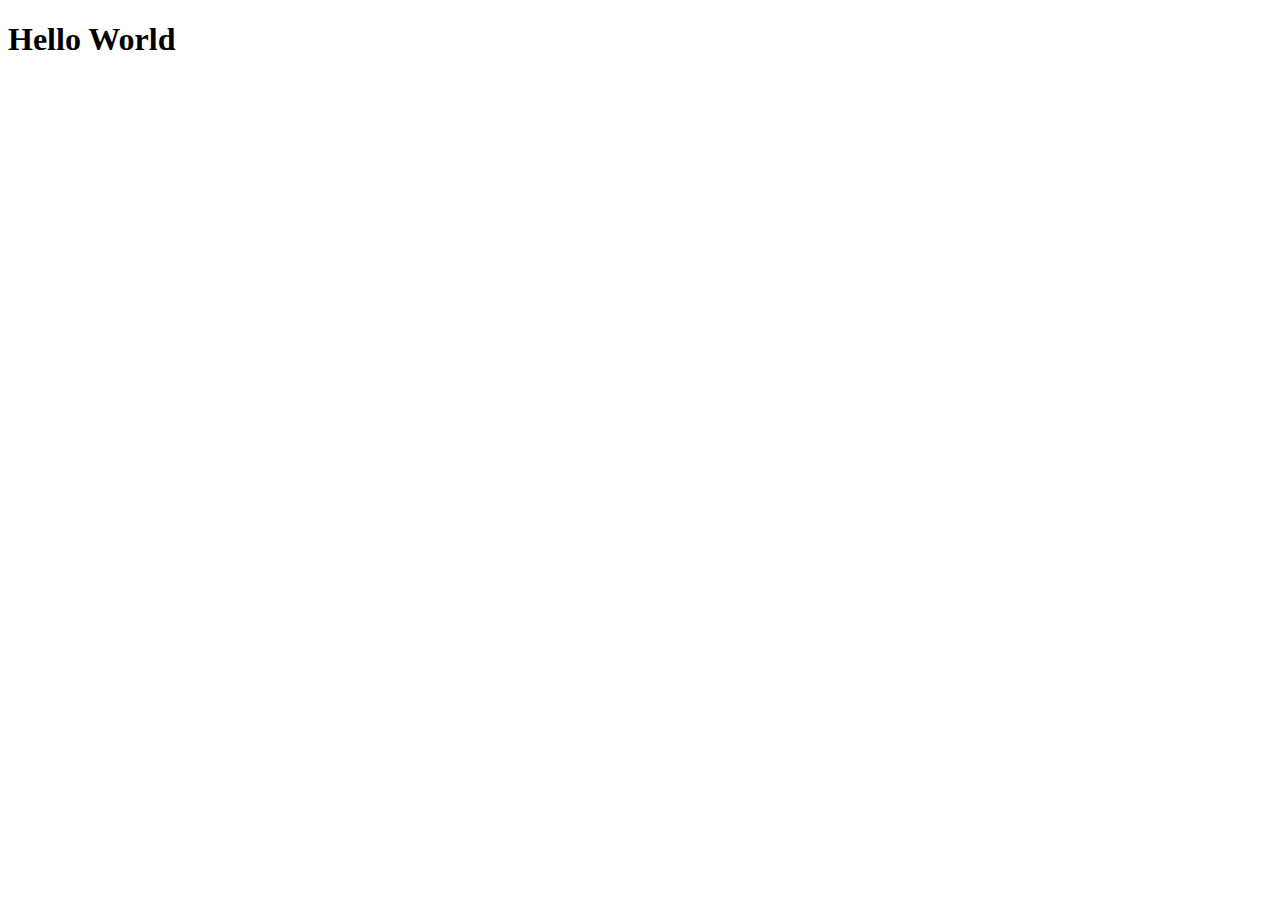
==== index.html @ e2b49a4a "added layouts" ====
<!DOCTYPE html>
<html lang="en">
<head>
    <meta charset="UTF-8">
    <meta name="viewport" content="width=device-width, initial-scale=1.0">
    <title>(git) GOAT</title>
</head>
<body>
    <h1>Hello World</h1>
</body>
</html>
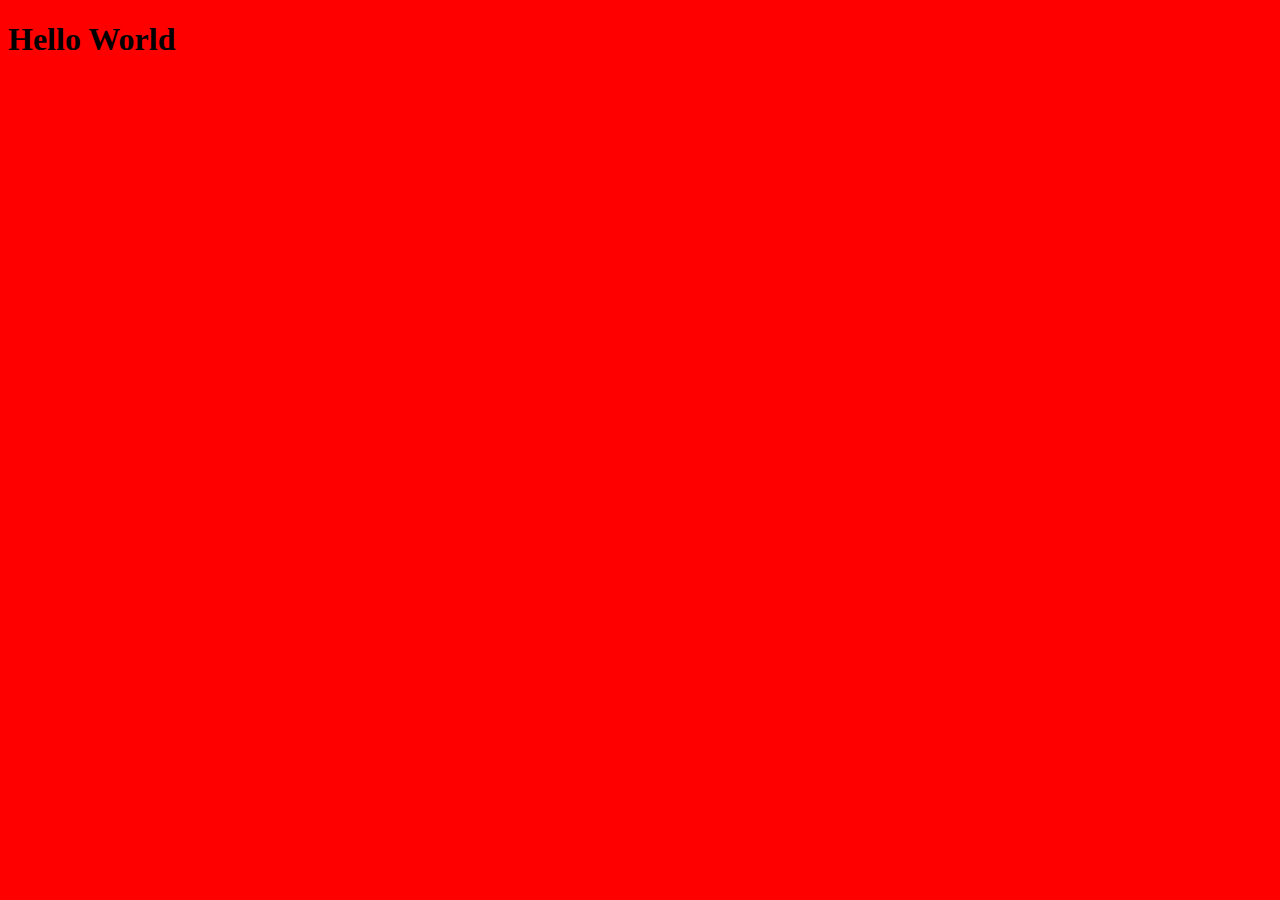
==== commit 286b5180: "connected syle to index" ====
--- a/index.html
+++ b/index.html
@@ -4,6 +4,7 @@
     <meta charset="UTF-8">
     <meta name="viewport" content="width=device-width, initial-scale=1.0">
     <title>(git) GOAT</title>
+    <link rel="stylesheet" href="style.css">
 </head>
 <body>
     <h1>Hello World</h1>
--- a/style.css
+++ b/style.css
@@ -0,0 +1,3 @@
+body{
+    background: red;
+}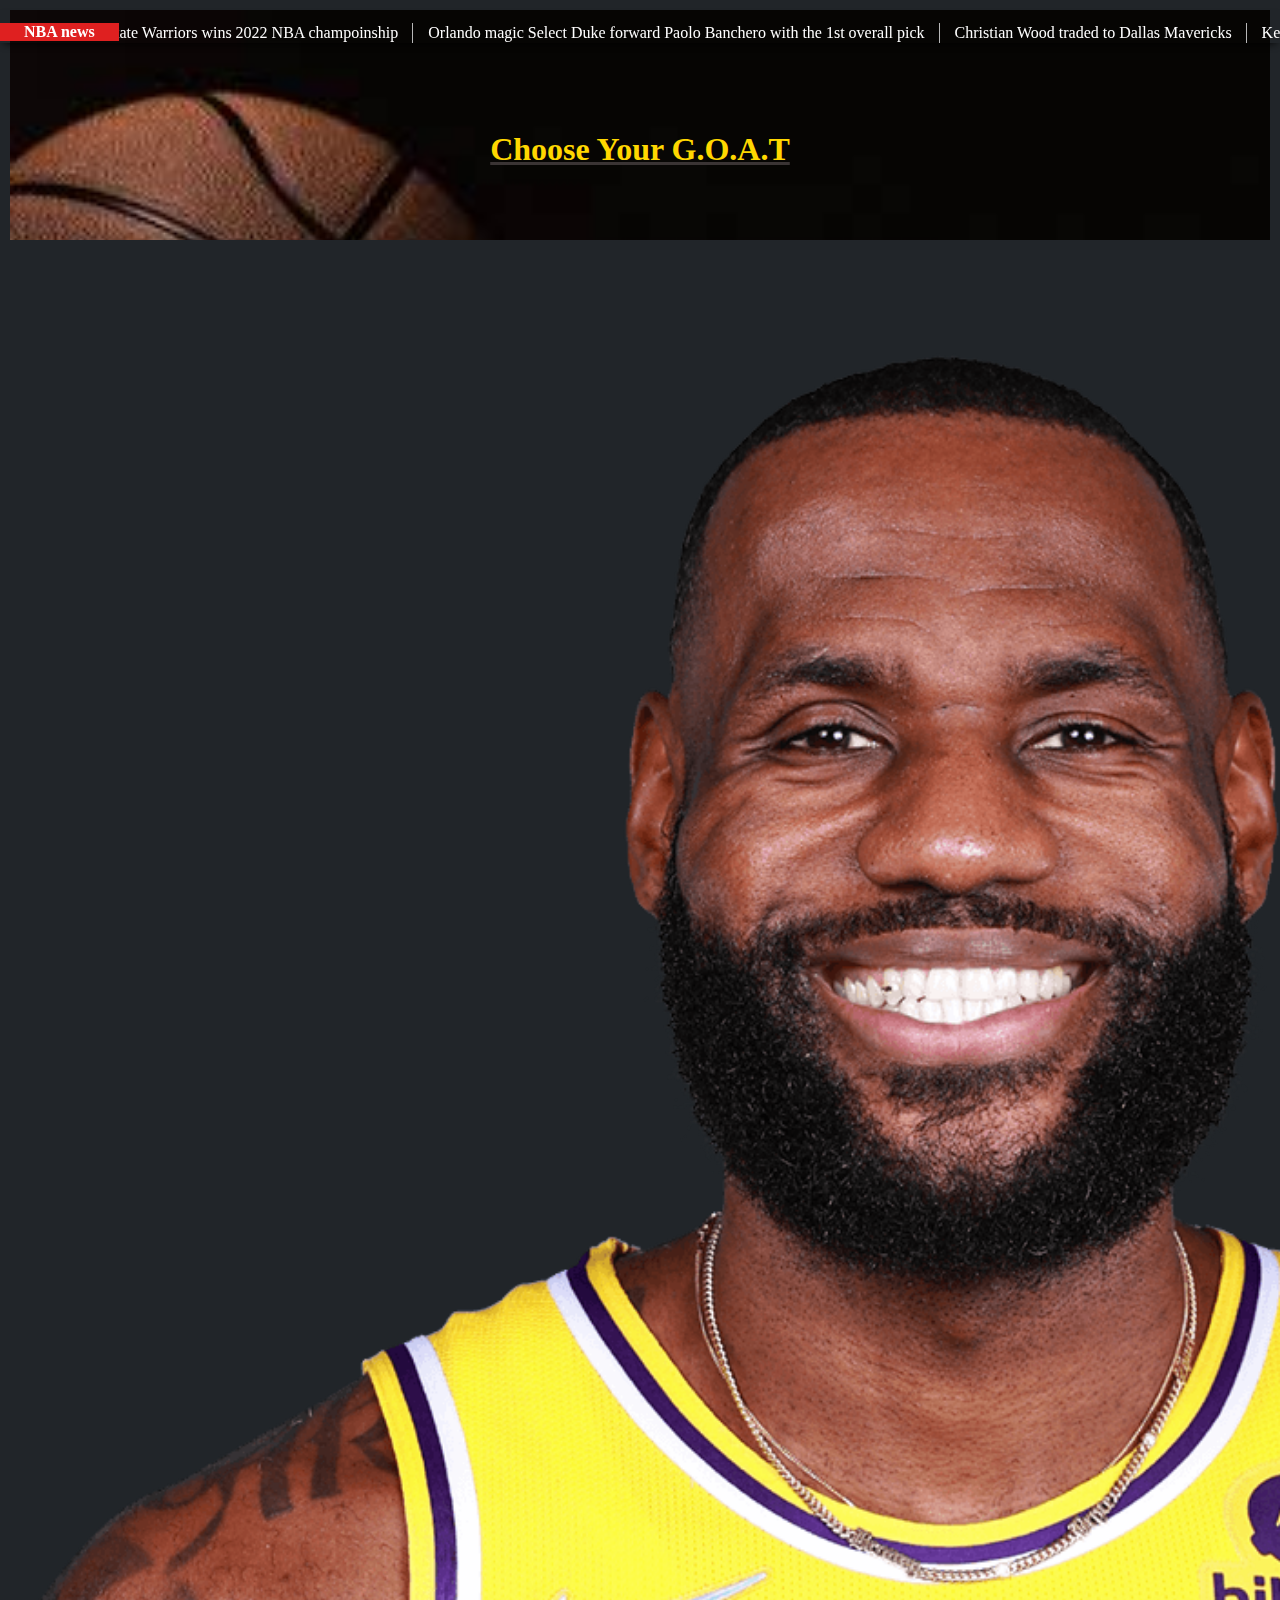
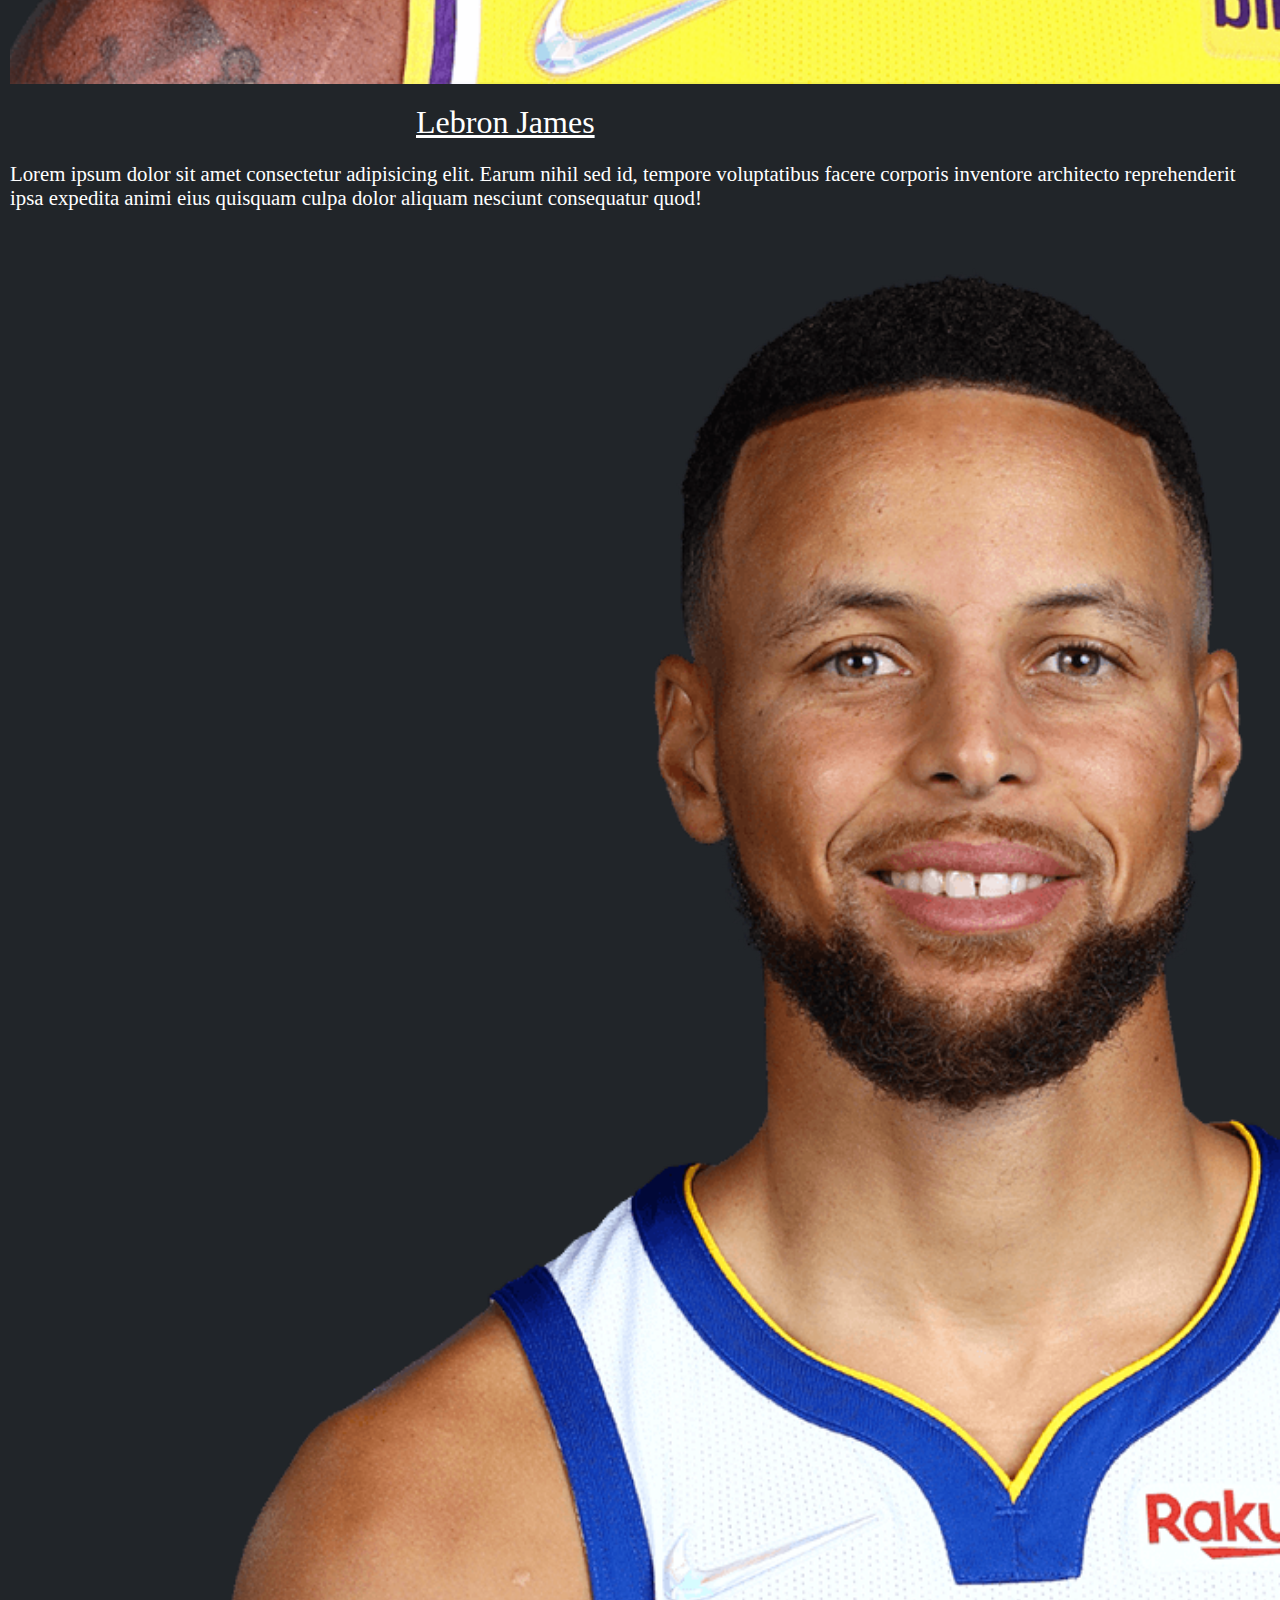
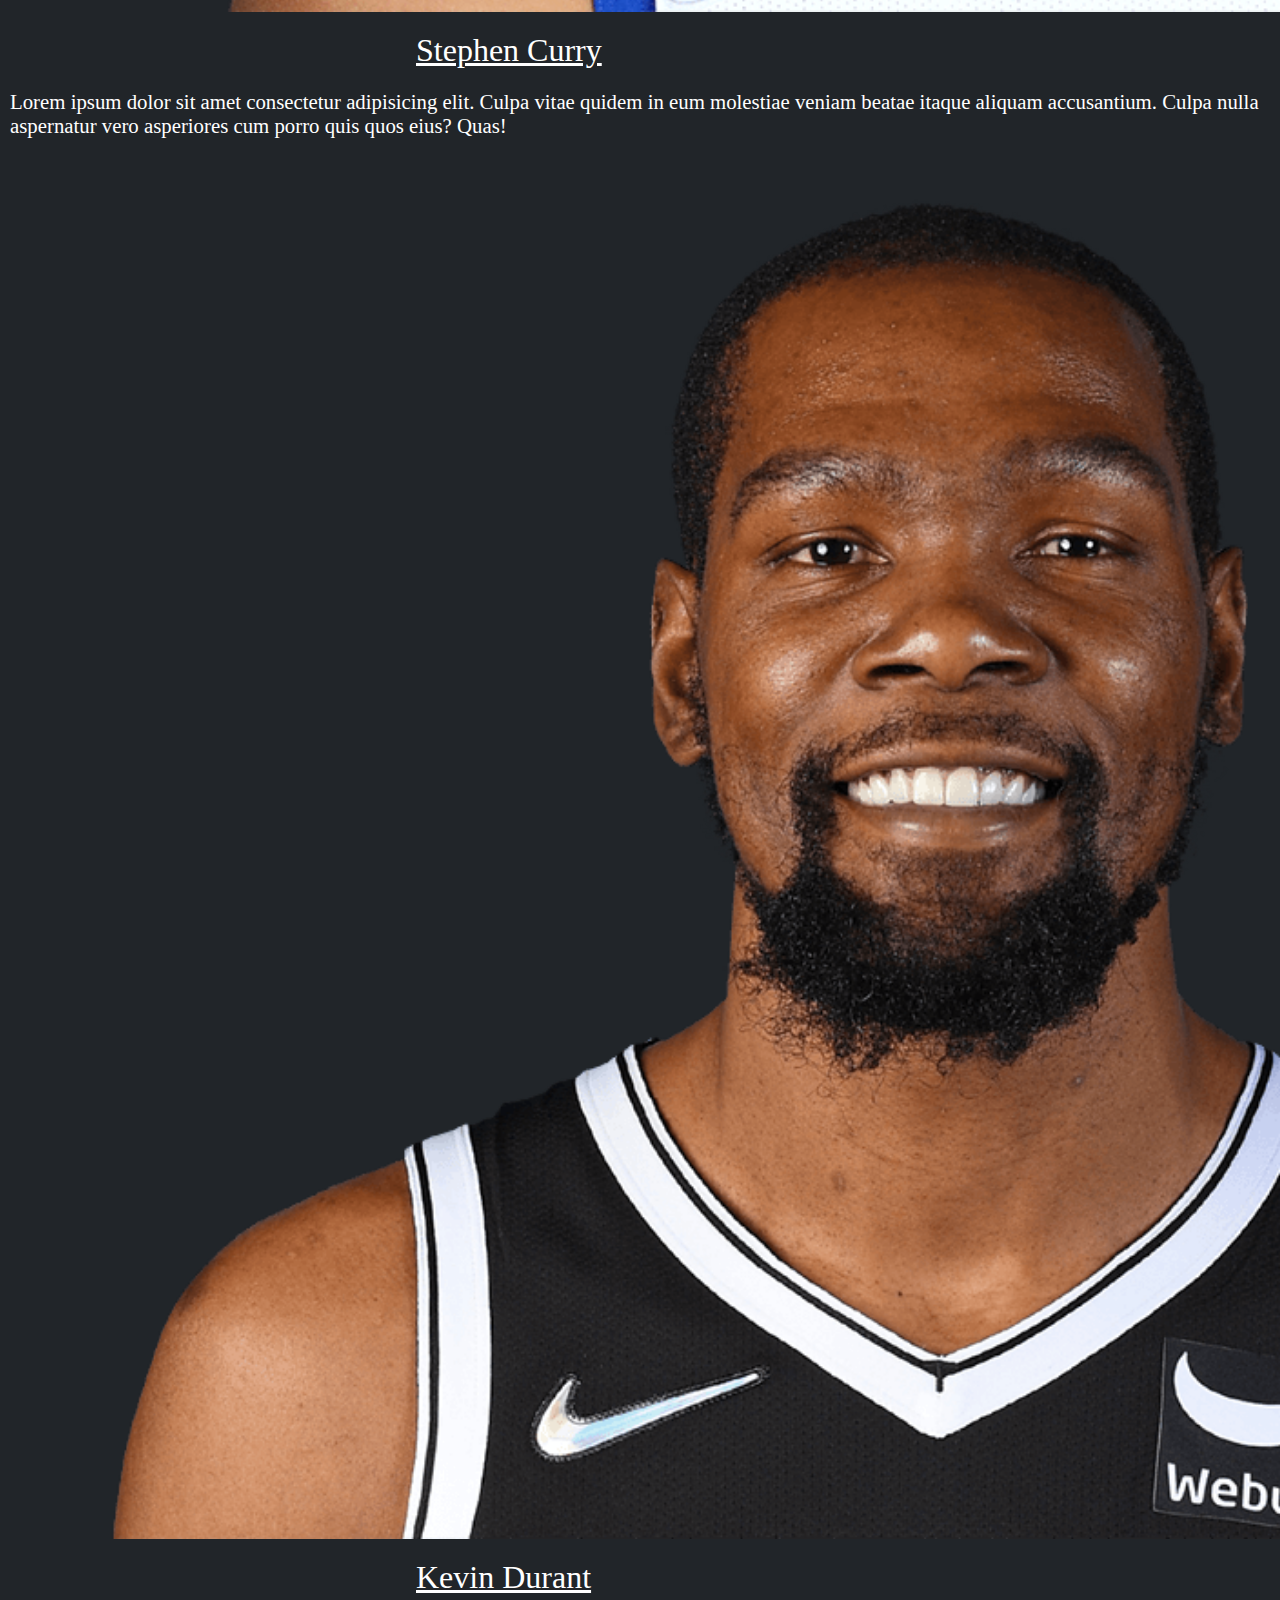
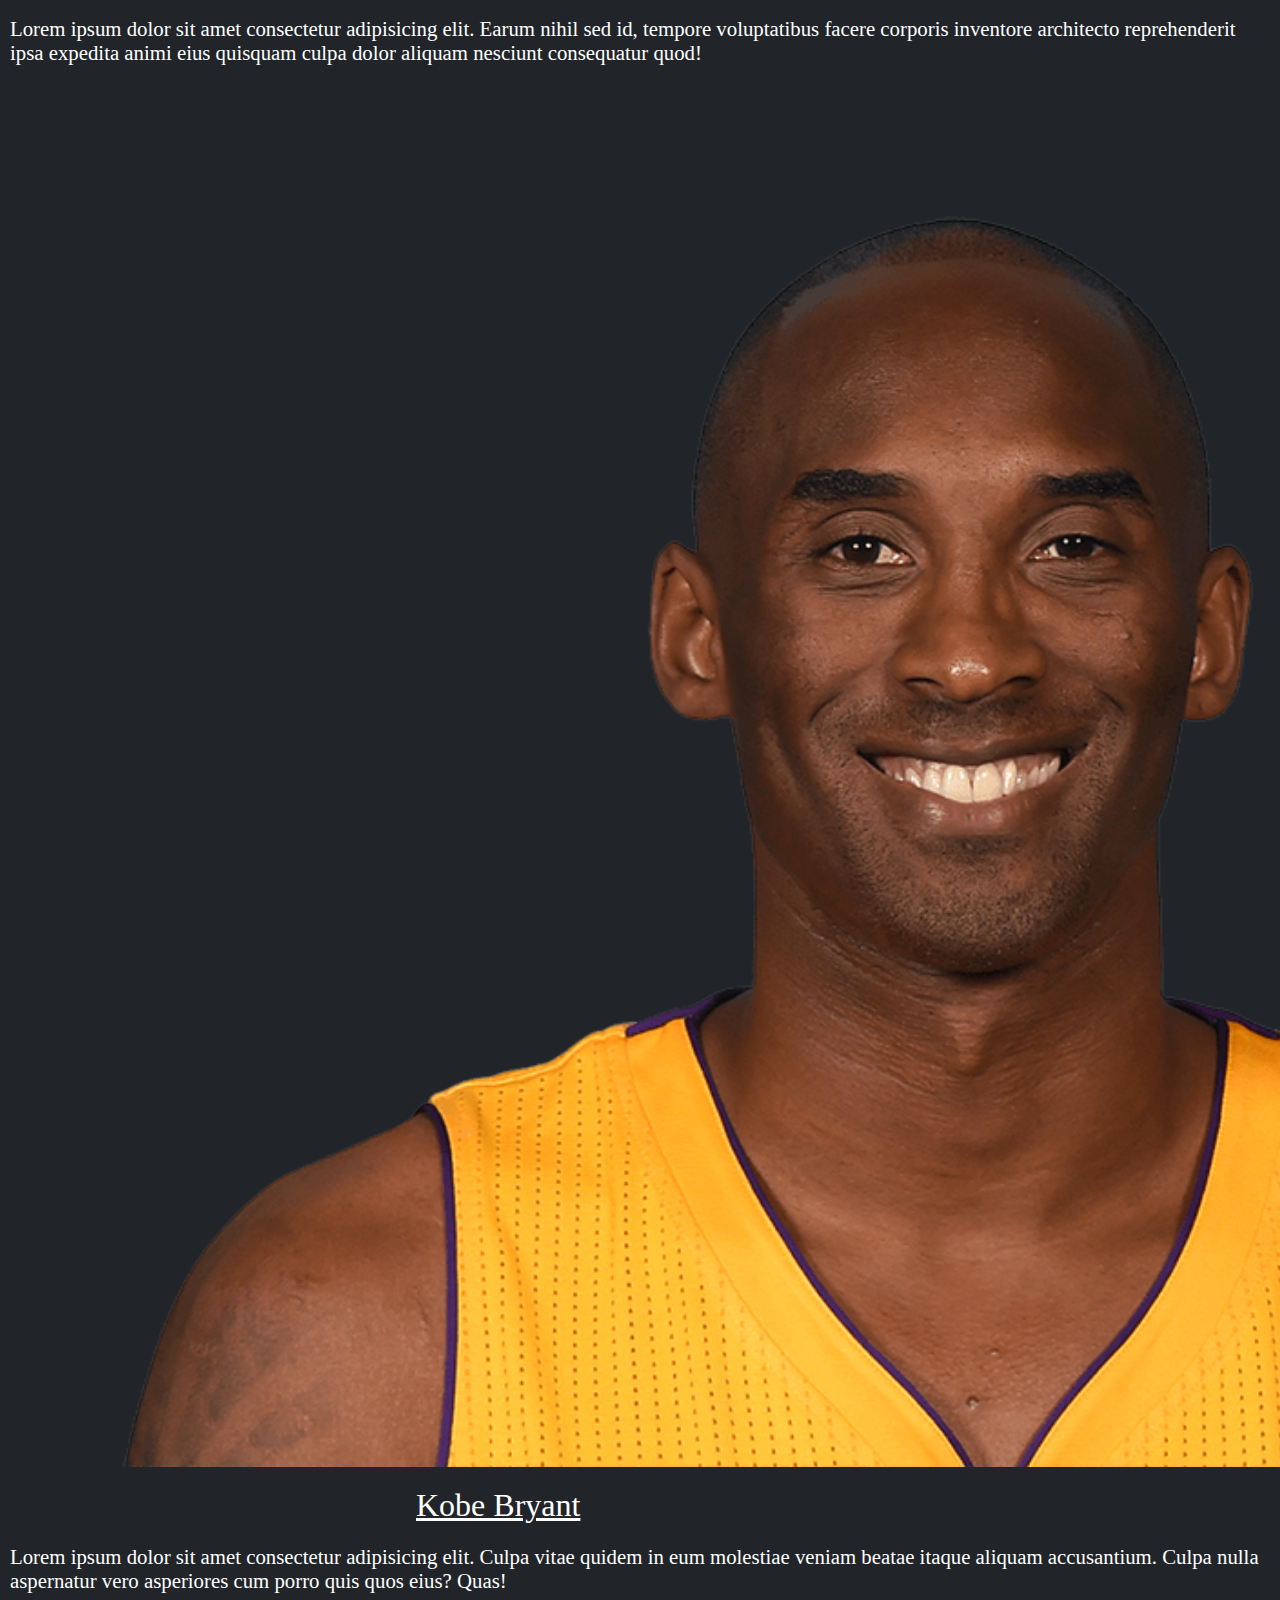
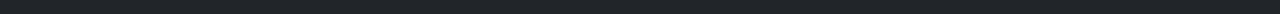
==== commit 3f9ecf17: "paste GOAT project" ====
--- a/index.html
+++ b/index.html
@@ -1,12 +1,150 @@
-<!DOCTYPE html>
+<!doctype html>
 <html lang="en">
+
 <head>
-    <meta charset="UTF-8">
-    <meta name="viewport" content="width=device-width, initial-scale=1.0">
-    <title>(git) GOAT</title>
-    <link rel="stylesheet" href="style.css">
+  <!-- Required meta tags -->
+  <meta charset="utf-8">
+  <meta name="viewport" content="width=device-width, initial-scale=1, shrink-to-fit=no">
+
+  <!-- Google Font -->
+  <link href="https://fonts.googleapis.com/css?family=Nunito:200,300,400,700" rel="stylesheet">
+
+  <!-- Bootstrap CSS -->
+  <link rel="stylesheet" href="https://stackpath.bootstrapcdn.com/bootstrap/4.1.3/css/bootstrap.min.css"
+    integrity="sha384-MCw98/SFnGE8fJT3GXwEOngsV7Zt27NXFoaoApmYm81iuXoPkFOJwJ8ERdknLPMO" crossorigin="anonymous">
+
+  <!-- Custom CSS -->
+  <link rel="stylesheet" href="style.css">
+
+  <title>Choose your GOAT</title>
 </head>
+
+
+
 <body>
-    <h1>Hello World</h1>
+  <!-- navbar -->
+
+
+
+  <nav id="mainNavbar" class="navbar navbar-light bg-dark navbar-expand-md py-0 fixed-top">
+    <a href="#" class="navbar-brand"></a>
+    <div class="news-container">
+      <div class="title">
+        NBA news
+      </div>
+
+      <ul>
+        <li>
+          Golden State Warriors wins 2022 NBA champoinship
+        </li>
+
+        <li>
+          Orlando magic Select Duke forward Paolo Banchero with the 1st overall pick
+        </li>
+
+        <li>
+          Christian Wood traded to Dallas Mavericks
+        </li>
+        <li>
+          Kevin Durant request trade from Brooklyn Nets
+        </li>
+      </ul>
+    </div>
+  </nav>
+
+  <div class="hero2 rounded">
+    <div class="container">
+      <h1>Choose Your G.O.A.T</h1>
+    </div>
+  </div>
+
+
+
+  <section class="container-fluid content">
+    <div class="row align-items-center">
+      <div class="col-lg-6">
+        <div id="lGoat" class="">
+          <img src="img/lebronprofile2.png" alt="" width="150%" height="" class=" img-fluid rounded">
+          <div id="playerLinks">
+            <ul>
+
+              <a href="lebronPage.html" class="player1">Lebron James</a>
+
+            </ul>
+          </div>
+          <p class="lead text-center">Lorem ipsum dolor sit amet consectetur adipisicing elit. Earum nihil sed id,
+            tempore voluptatibus facere corporis inventore architecto reprehenderit ipsa expedita animi eius quisquam
+            culpa dolor aliquam nesciunt consequatur quod!</p>
+        </div>
+      </div>
+      <div class="col-lg-6">
+        <div id="SGoat" class="">
+          <img src="img/stephprofile2.png" alt="" width="150%" height="" class=" img-fluid rounded">
+          <div id="playerLinks">
+            <ul>
+
+              <a href="stephPage.html" class="player2">Stephen Curry</a>
+
+            </ul>
+          </div>
+          <p class="lead text-center">Lorem ipsum dolor sit amet consectetur adipisicing elit. Culpa vitae quidem in eum
+            molestiae veniam beatae itaque aliquam accusantium. Culpa nulla aspernatur vero asperiores cum porro quis
+            quos eius? Quas!</p>
+        </div>
+      </div>
+    </div>
+
+    <div class="row align-items-center">
+      <div class="col-lg-6">
+        <div id="lGoat" class="">
+          <img src="img/kevindurant.png" alt="" width="150%" height="" class=" img-fluid rounded">
+          <div id="playerLinks">
+            <ul>
+
+              <a href="kevindurant.html" class="player3">Kevin Durant</a>
+
+            </ul>
+          </div>
+          <p class="lead text-center">Lorem ipsum dolor sit amet consectetur adipisicing elit. Earum nihil sed id,
+            tempore voluptatibus facere corporis inventore architecto reprehenderit ipsa expedita animi eius quisquam
+            culpa dolor aliquam nesciunt consequatur quod!</p>
+        </div>
+      </div>
+      <div class="col-lg-6">
+        <div id="SGoat" class="">
+          <img src="img/kobeprofile.png" alt="" width="150%" height="" class=" img-fluid rounded">
+          <div id="playerLinks">
+            <ul>
+
+              <a href="kobePage.html" class="player4">Kobe Bryant</a>
+
+            </ul>
+          </div>
+          <p class="lead text-center">Lorem ipsum dolor sit amet consectetur adipisicing elit. Culpa vitae quidem in eum
+            molestiae veniam beatae itaque aliquam accusantium. Culpa nulla aspernatur vero asperiores cum porro quis
+            quos eius? Quas!</p>
+        </div>
+      </div>
+    </div>
+  </section>
+
+
+
+
+
+  <script src="app.js"></script>
+  <!-- Optional JavaScript -->
+  <!-- jQuery first, then Popper.js, then Bootstrap JS -->
+  <script src="https://code.jquery.com/jquery-3.3.1.slim.min.js"
+    integrity="sha384-q8i/X+965DzO0rT7abK41JStQIAqVgRVzpbzo5smXKp4YfRvH+8abtTE1Pi6jizo"
+    crossorigin="anonymous"></script>
+  <script src="https://cdnjs.cloudflare.com/ajax/libs/popper.js/1.14.3/umd/popper.min.js"
+    integrity="sha384-ZMP7rVo3mIykV+2+9J3UJ46jBk0WLaUAdn689aCwoqbBJiSnjAK/l8WvCWPIPm49"
+    crossorigin="anonymous"></script>
+  <script src="https://stackpath.bootstrapcdn.com/bootstrap/4.1.3/js/bootstrap.min.js"
+    integrity="sha384-ChfqqxuZUCnJSK3+MXmPNIyE6ZbWh2IMqE241rYiqJxyMiZ6OW/JmZQ5stwEULTy"
+    crossorigin="anonymous"></script>
+
 </body>
+
 </html>--- a/style.css
+++ b/style.css
@@ -1,3 +1,296 @@
-body{
-    background: red;
-}+body {
+    margin: 10px;
+    padding: 0px;
+    background-color: #212529;
+    
+    color: white;
+    
+}
+
+.lebronPage {
+    background-image: 
+    background-repeat: no-repeat;
+    background-size: cover;
+    background-position: center;
+    
+}
+
+.stephPage {
+    background-image: 
+    background-blend-mode: soft-light;
+    background-repeat: no-repeat;
+    background-size: cover;
+    background-position: center;
+}
+
+.kobePage {
+    background-image: url('img/kobechamp1.jpeg'); 
+    background-blend-mode: soft-light;
+    background-repeat: no-repeat;
+    background-size: 50%;
+    background-position: left;
+}
+
+.hero2 {
+    font-family: cursive;
+    text-align: center;
+    text-decoration-line: underline;
+    color: rgb(58, 52, 52);
+    padding-top: 100px;
+    padding-bottom: 50px;
+    background-color: #c1121f;
+    background-repeat: no-repeat;
+    background-size: cover;
+    background-image: url("img/bballBanner.jpeg");
+    
+}
+
+.hero3 {
+    font-style: oblique;
+    text-align: center;
+    text-decoration-line: underline;
+    color: rgb(58, 52, 52);
+    padding-top: 100px;
+    padding-bottom: 50px;
+    background-color: rgba(255, 247, 0, 0.824);
+    background-repeat: no-repeat;
+    background-size: cover;
+}
+
+.hero4{
+    font-style: oblique;
+    text-align: center;
+    text-decoration-line: underline;
+    color: rgb(58, 52, 52);
+    padding-top: 100px;
+    padding-bottom: 50px;
+    background-color: #0061ff;
+    background-repeat: no-repeat;
+    background-size: cover;
+}
+
+
+
+.hero5 {
+    font-style: oblique;
+    text-align: center;
+    text-decoration-line: underline;
+    color: rgb(58, 52, 52);
+    padding-top: 100px;
+    padding-bottom: 50px;
+    background-color: rgba(213, 208, 208, 0.824);
+    background-repeat: no-repeat;
+    background-size: cover;
+}
+
+.hero6 {
+    font-style: oblique;
+    text-align: center;
+    text-decoration-line: underline;
+    color: rgb(58, 52, 52);
+    padding-top: 100px;
+    padding-bottom: 50px;
+    background-color:  rgba(255, 247, 0, 0.865);
+    background-repeat: no-repeat;
+    background-size: 140px;
+    
+    
+}
+
+.lebronH1 {
+    color: black;
+    font-weight: bolder;
+    font-size: 50px;
+}
+
+.stepH1{
+    color: black;
+    font-weight: bolder;
+    font-size: 50px;
+    
+}
+
+.kdH1{
+    color: black;
+    font-weight: bolder;
+    font-size: 50px;
+}
+
+#lebronD {
+    margin-left: 30%;
+    padding-top: 20px;
+    width: 40%;
+    flex: auto;
+    border-style: solid;
+    
+}
+
+#steph3{
+    margin-left: 30%;
+    padding-top: 20px;
+    width: 40%;
+    flex: auto;
+    border-style: solid;
+}
+
+#KD {
+    margin-left: 30%;
+    padding-top: 20px;
+    width: 40%;
+    flex: auto;
+    border-style: solid;
+}
+
+.bronstats{
+    text-decoration: underline;
+}
+
+.container {
+    max-width: 960%;
+    margin-left: auto;
+    margin-right: auto;
+    padding-left: 1rem;
+    padding-right: 1rem;
+    
+}
+
+.Lbutton{
+    color: #fcbf49;
+} 
+
+
+
+ .player1 {
+    font-size: xx-large;
+    margin-left: 30%;
+    color: white;
+}
+
+.player1:hover {
+    color: #fcbf49;
+}
+
+.player2 {
+    font-size: xx-large;
+    margin-left: 30%;
+    color: white;
+}
+
+.player2:hover {
+    color: #fcbf49;
+}
+
+.player3 {
+    font-size: xx-large;
+    margin-left: 30%;
+    color: white;
+}
+
+.player3:hover {
+    color: #fcbf49;
+}
+
+.player4 {
+    font-size: xx-large;
+    margin-left: 30%;
+    color: white;
+}
+
+.player4:hover {
+    color: #fcbf49;
+}
+
+
+ h1 {
+    color: gold;
+}
+
+p {
+    color: white;
+    font-size: 1.3rem ;
+    
+}
+
+.content {
+    margin-top: 5%;
+}
+
+.homePage {
+    align-items: flex-end;
+    color: gainsboro;
+    text-decoration: underline;
+}
+
+.news-container {
+    position: fixed;`
+    top: 0%;
+    left: 0%;
+    right: 0;
+    font-family: 'Times New Roman', Times, serif;
+    box-shadow: 0 4px 8px -4px rgb(0, 0, 0);
+    padding-top: 1%;
+    padding-left: 0%;
+}
+
+.news-container .title {
+    position: absolute;
+    background: #df2020;
+    height: 34;
+    width: 40;
+    display: flex;
+    align-items: center;
+    padding: 0 24px;
+    color: white;
+    font-weight: bold;
+    z-index: 200;
+    
+}
+
+.news-container ul {
+    display: flex;
+    list-style: none;
+    margin: 0%;
+    animation: scroll 25s infinite linear;
+}
+ 
+.news-container ul li {
+    white-space: nowrap;
+    padding: 1px 15px ;
+    position: relative;
+}
+
+.news-container ul li::after {
+    content: "";
+    width: 1px;
+    height: 100%;
+    background: #b8b8b8;
+    position: absolute;
+    top: 0;
+    right: 0;
+}
+
+.news-container ul li:last-child:after {
+    display: none;
+}
+
+@keyframes scroll {
+    from{ 
+        transform: translateX(100%);
+    }
+
+    to {
+        transform: translateX(-1066px);
+    }
+}
+    
+
+
+
+
+
+/* @media (max-width: 1200px){
+    #headingGroup h1 {
+        font-weight: 100;
+        font-size: 3rem;
+    }   
+} */
